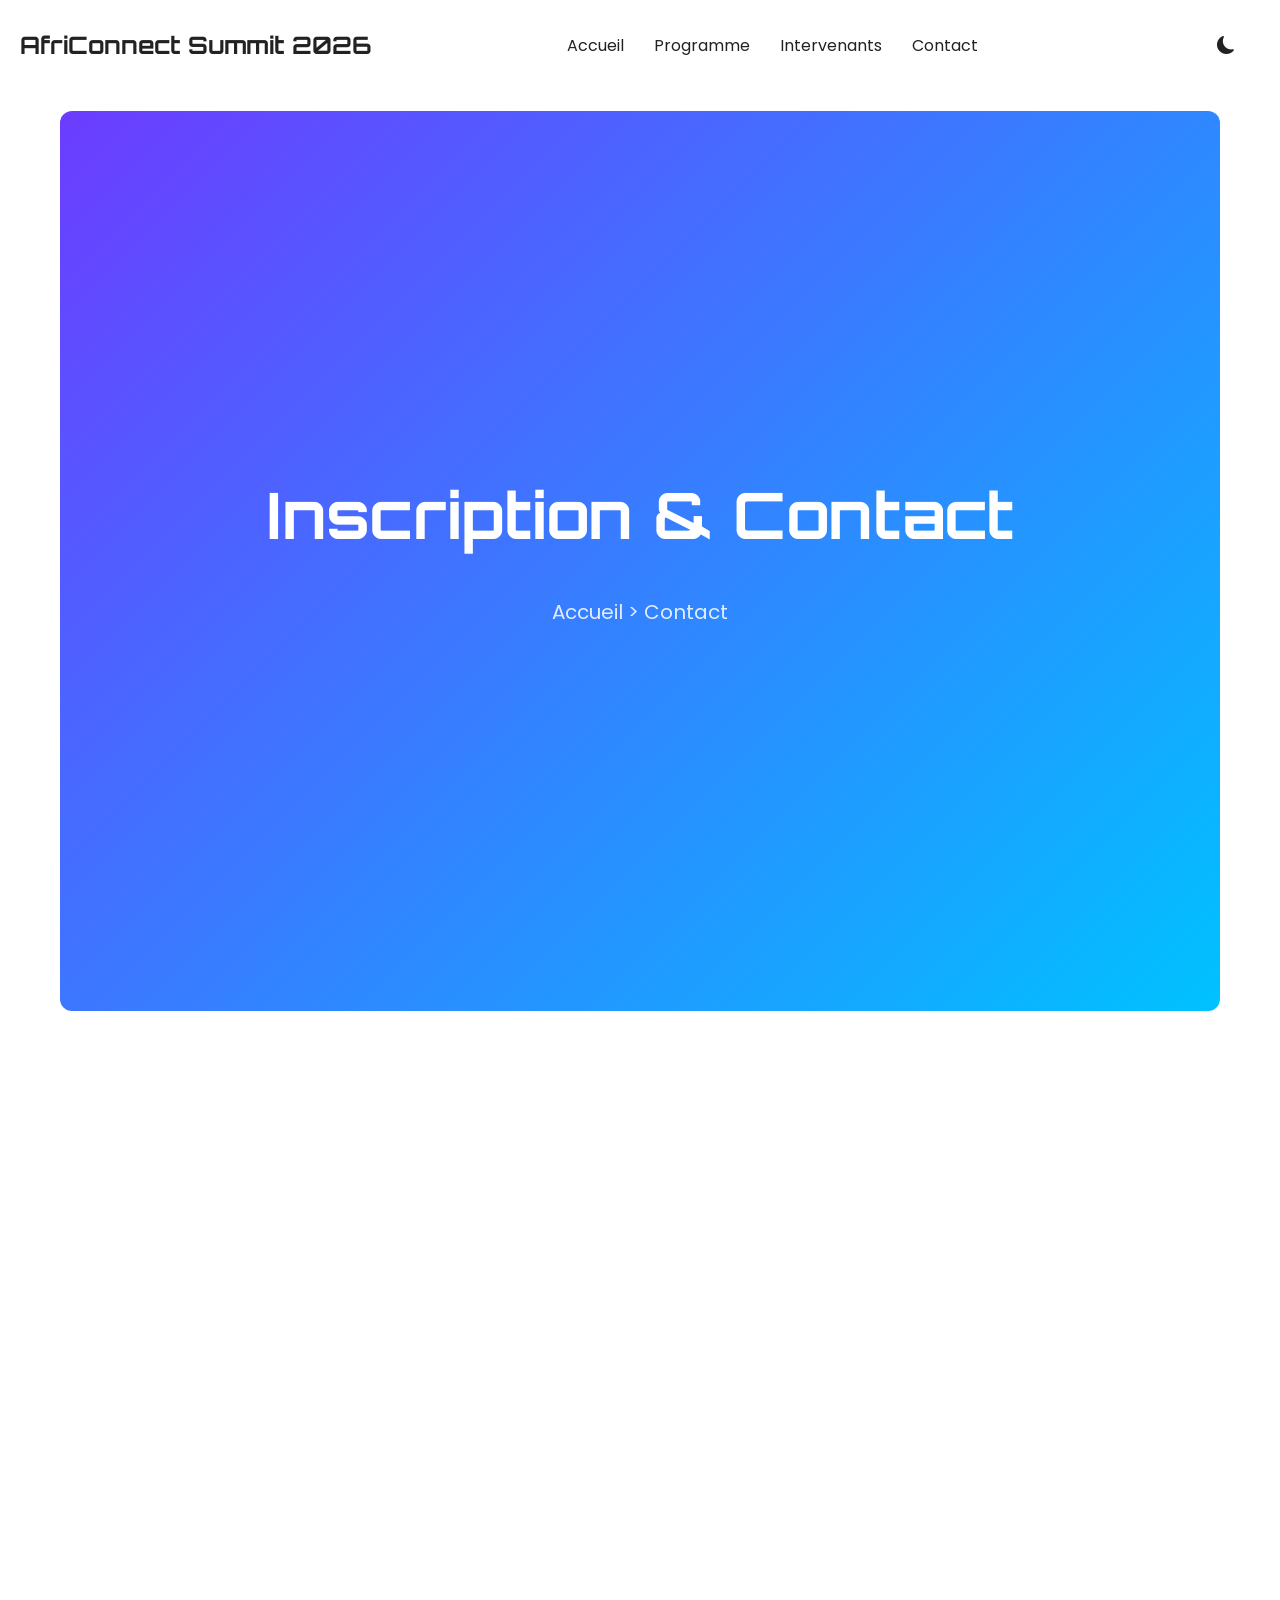
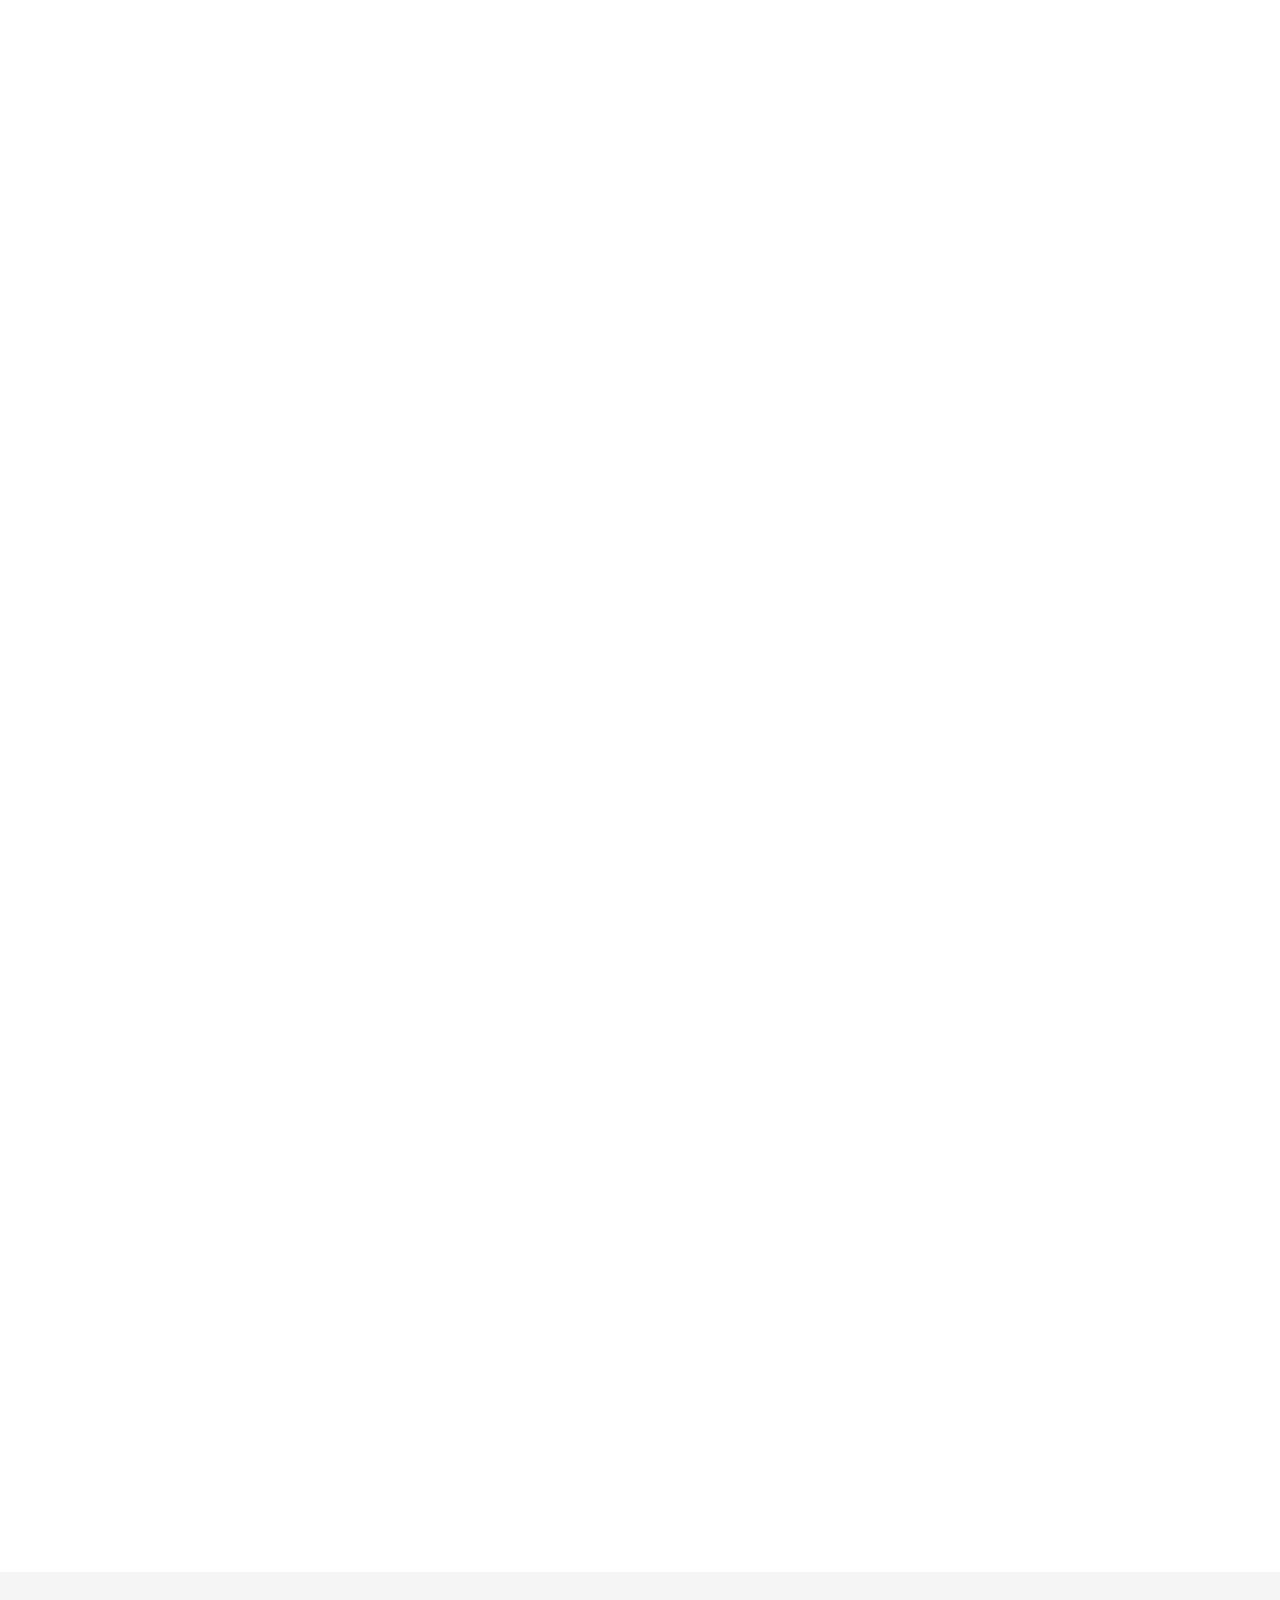
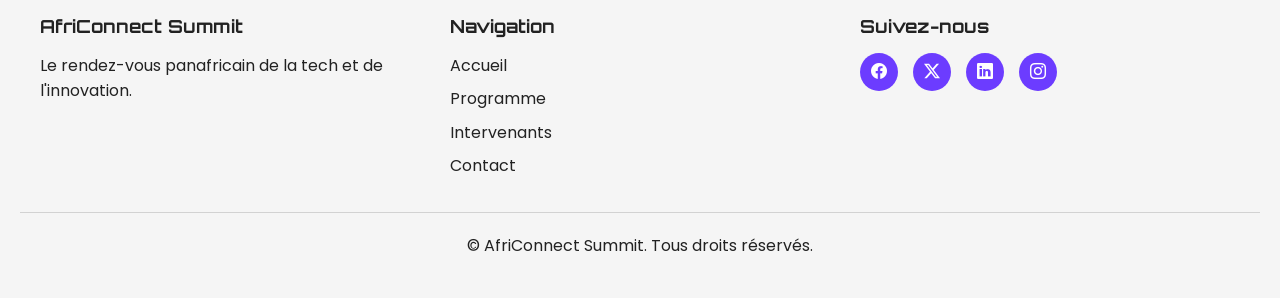
==== contact.html @ 12bad2d0 "Initialisation du projet AfriConnect Summit" ====
<!DOCTYPE html>
<html lang="fr">
<head>
    <meta charset="UTF-8">
    <meta name="viewport" content="width=device-width, initial-scale=1.0">
    <title>Contact | AfriConnect Summit 2026</title>

    <link rel="stylesheet" href="css/style.css">
    <link rel="stylesheet" href="https://cdn.jsdelivr.net/npm/bootstrap-icons@1.11.3/font/bootstrap-icons.min.css">
    <link rel="preconnect" href="https://fonts.googleapis.com">
    <link rel="preconnect" href="https://fonts.gstatic.com" crossorigin>

    <script src="js/main.js" defer></script>
</head>
<body>

<header>
    <nav>
        <h2>AfriConnect Summit 2026</h2>
        <ul>
            <li><a href="index.html">Accueil</a></li>
            <li><a href="programme.html">Programme</a></li>
            <li><a href="intervenants.html">Intervenants</a></li>
            <li><a href="contact.html">Contact</a></li>
        </ul>

        <button id="theme-toggle" aria-label="Changer de thème">
            <i class="bi bi-moon-fill"></i>
        </button>

        <button id="menu-toggle" aria-label="Menu">
            <i class="bi bi-list"></i>
        </button>
    </nav>
</header>

<main>

    <section class="hero-interne">
        <h1>Inscription & Contact</h1>
        <p class="breadcrumb"><a href="index.html">Accueil</a> &gt; Contact</p>
    </section>

    <!-- Formulaire d'inscription -->
    <section class="reveal">
        <h2>Réservez votre place</h2>

        <div class="contact-columns">

            <form id="inscription-form" novalidate>

                <div id="success-msg" class="success-msg">
                    Merci ! Votre inscription a bien été enregistrée.
                </div>

                <div class="field-group">
                    <label for="nom">Nom complet</label>
                    <input type="text" id="nom" name="nom">
                    <span class="error-msg" id="nom-error"></span>
                </div>

                <div class="field-group">
                    <label for="email">Adresse e-mail</label>
                    <input type="email" id="email" name="email">
                    <span class="error-msg" id="email-error"></span>
                </div>

                <div class="field-group">
                    <label for="telephone">Téléphone</label>
                    <input type="tel" id="telephone" name="telephone">
                    <span class="error-msg" id="telephone-error"></span>
                </div>

                <div class="field-group">
                    <label for="participation">Type de participation</label>
                    <select id="participation" name="participation">
                        <option value="">-- Choisir --</option>
                        <option value="participant">Participant</option>
                        <option value="intervenant">Intervenant</option>
                        <option value="sponsor">Sponsor</option>
                        <option value="presse">Presse</option>
                    </select>
                    <span class="error-msg" id="participation-error"></span>
                </div>

                <div class="field-group">
                    <label for="pays">Pays africain</label>
                    <select id="pays" name="pays">
                        <option value="">-- Choisir --</option>
                        <option value="senegal">Sénégal</option>
                        <option value="cote-ivoire">Côte d'Ivoire</option>
                        <option value="mali">Mali</option>
                        <option value="ghana">Ghana</option>
                        <option value="nigeria">Nigeria</option>
                        <option value="rwanda">Rwanda</option>
                        <option value="kenya">Kenya</option>
                        <option value="maroc">Maroc</option>
                        <option value="algerie">Algérie</option>
                        <option value="tunisie">Tunisie</option>
                        <option value="cameroun">Cameroun</option>
                        <option value="afrique-du-sud">Afrique du Sud</option>
                    </select>
                    <span class="error-msg" id="pays-error"></span>
                </div>

                <div class="field-group">
                    <label for="message">Message / Motivation</label>
                    <textarea id="message" name="message"></textarea>
                    <span class="error-msg" id="message-error"></span>
                </div>

                <button type="submit">Envoyer mon inscription</button>
            </form>

            <div class="contact-info">
                <h3>Informations pratiques</h3>
                <ul>
                    <li><i class="bi bi-geo-alt"></i> Centre de conférences, Kigali, Rwanda</li>
                    <li><i class="bi bi-calendar-event"></i> 15 - 17 novembre 2026</li>
                    <li><i class="bi bi-envelope"></i> contact@africonnectsummit.africa</li>
                    <li><i class="bi bi-telephone"></i> +250 78 000 00 00</li>
                </ul>
            </div>

        </div>
    </section>

    <!-- FAQ en accordéon CSS pur -->
    <section class="reveal">
        <h2>Questions fréquentes</h2>

        <div class="faq-item">
            <input type="checkbox" id="faq1">
            <label for="faq1">Comment obtenir mon badge d'accès ?</label>
            <div class="faq-answer">
                <p>Votre badge est envoyé par e-mail après validation de votre inscription et peut être retiré sur place à l'accueil.</p>
            </div>
        </div>

        <div class="faq-item">
            <input type="checkbox" id="faq2">
            <label for="faq2">L'événement est-il accessible aux étudiants ?</label>
            <div class="faq-answer">
                <p>Oui, un tarif réduit est proposé aux étudiants sur présentation d'une carte valide.</p>
            </div>
        </div>

        <div class="faq-item">
            <input type="checkbox" id="faq3">
            <label for="faq3">Puis-je proposer une intervention ?</label>
            <div class="faq-answer">
                <p>Les propositions d'intervention se font via le formulaire ci-dessus en sélectionnant "Intervenant".</p>
            </div>
        </div>

        <div class="faq-item">
            <input type="checkbox" id="faq4">
            <label for="faq4">Le sommet propose-t-il de l'hébergement ?</label>
            <div class="faq-answer">
                <p>Des partenariats avec des hôtels proches du lieu sont proposés lors de la confirmation d'inscription.</p>
            </div>
        </div>

        <div class="faq-item">
            <input type="checkbox" id="faq5">
            <label for="faq5">Comment devenir sponsor de l'événement ?</label>
            <div class="faq-answer">
                <p>Contactez notre équipe partenariats via le formulaire en sélectionnant "Sponsor".</p>
            </div>
        </div>
    </section>

    <!-- Carte -->
    <section class="reveal">
        <h2>Localisation</h2>
        <div class="map-wrap">
            <iframe
                src="https://www.google.com/maps?q=Kigali%20Convention%20Centre&output=embed"
                loading="lazy"
                referrerpolicy="no-referrer-when-downgrade"
                title="Localisation AfriConnect Summit 2026">
            </iframe>
        </div>
    </section>

</main>

<footer>
    <div class="footer-columns">
        <div>
            <h3>AfriConnect Summit</h3>
            <p>Le rendez-vous panafricain de la tech et de l'innovation.</p>
        </div>
        <div>
            <h3>Navigation</h3>
            <ul>
                <li><a href="index.html">Accueil</a></li>
                <li><a href="programme.html">Programme</a></li>
                <li><a href="intervenants.html">Intervenants</a></li>
                <li><a href="contact.html">Contact</a></li>
            </ul>
        </div>
        <div>
            <h3>Suivez-nous</h3>
            <div class="social-icons">
                <a href="#" aria-label="Facebook"><i class="bi bi-facebook"></i></a>
                <a href="#" aria-label="Twitter/X"><i class="bi bi-twitter-x"></i></a>
                <a href="#" aria-label="LinkedIn"><i class="bi bi-linkedin"></i></a>
                <a href="#" aria-label="Instagram"><i class="bi bi-instagram"></i></a>
            </div>
        </div>
    </div>
    <div class="footer-bottom">
        <p>&copy; <span class="year"></span> AfriConnect Summit. Tous droits réservés.</p>
    </div>
</footer>

<button id="back-to-top" aria-label="Retour en haut">
    <i class="bi bi-arrow-up-circle-fill"></i>
</button>

</body>
</html>
---- css/style.css ----
/* =========================== AfriConnect Summit 2026 Style global et responsive ================== */
/* Import des polices Google */
@import url('https://fonts.googleapis.com/css2?family=Orbitron:wght@500;700&family=Poppins:wght@300;400;500;600&display=swap');

/* ================ Variables globale ================ */
:root {
    --primary-color: #6c3cff;
    --secondary-color: #00c2ff;
    --accent-color: #ffb703;

    --background-color: #ffffff;
    --text-color: #222222;
    --card-color: #f5f5f5;
    --title-font: "Orbitron", sans-serif;
    --body-font: "Poppins", sans-serif;
    --spacing: 20px;
    --radius: 12px;
    --transition: 0.3s ease;
}
/* ========= Variables Dark Mode ======== */
[data-theme="dark"] {
    --background-color: #090909;
    --text-color: #ffffff;
    --card-color: #171717;
}
/* ======= Reset CSS ======= */
* {
    margin:0;
    padding:0;
    box-sizing:border-box;
}

body {
    background:var(--background-color);
    color:var(--text-color);
    font-family:var(--body-font);
    line-height:1.6;
}
a {
    text-decoration:none;
    color:inherit;
}
ul {
    list-style:none;
}
img {
    max-width:100%;
}
/* ===== Navigation ====== */
header {
    width:100%;
    position:sticky;
    top:0;
    z-index:100;
    background:var(--background-color);
    transition:var(--transition);
}
nav {
    display:flex;
    justify-content:space-between;
    align-items:center;
    padding:var(--spacing);
}
nav h2 {
    font-family:var(--title-font);
}
nav ul {
    display:flex;
    align-items:center;
    gap:30px;
}
nav a {
    transition:var(--transition);
}
nav a:hover {
    color:var(--primary-color);
}
/* ======== Sections générales ======= */
main {
    width:100%;
    max-width:1200px;
    margin:auto;
    padding:0 var(--spacing);
}
section {
    padding:60px 0;
}

h1,
h2,
h3 {
    font-family:var(--title-font);
}

/* ========== Boutons ============== */
button {
    padding:12px 25px;
    border:none;
    border-radius:var(--radius);
    background:var(--primary-color);
    color:white;
    cursor:pointer;
    transition:var(--transition);
    font-family:var(--body-font);
}
button:hover {
    transform:translateY(-3px);
}
/* =========== Cartes ============== */
article {
    background:var(--card-color);
    padding:25px;
    border-radius:var(--radius);
    transition:var(--transition);
}
article:hover {
    transform:translateY(-5px);
}
/* ========= Grilles ========== */
section article {
    margin:15px 0;
}
/* Préparation CSS Grid */
.grid-container {
    display:grid;
    grid-template-columns:repeat(3,1fr);
    gap:20px;
}
/* Préparation Flexbox */
.flex-container {
    display:flex;
    justify-content:center;
    align-items:center;
    gap:20px;
}
/* =========== Formulaire ============== */
form {
    display:flex;
    flex-direction:column;
    gap:15px;
}
input,
textarea,
select {
    padding:12px;
    border-radius:var(--radius);
    border:1px solid #ccc;
    font-family:var(--body-font);
    background:var(--background-color);
    color:var(--text-color);
    width:100%;
}
/* ============= Tableau programme ============== */
table {
    width:100%;
    border-collapse:collapse;
}
td,
th {
    padding:15px;
    border:1px solid #ddd;
}
/* ======== Footer ========= */
footer {
    padding:40px var(--spacing);
    text-align:center;
    background:var(--card-color);
}
/* ============ Responsive Mobile 375px ===========*/
@media(max-width:375px){
    nav {
        flex-direction:column;
        gap:20px;
    }
    nav ul {
        flex-direction:column;
        text-align:center;
    }
    main {
        width:95%;
    }
    h1 {
        font-size:30px;
    }
    .grid-container {
        grid-template-columns:1fr;
    }
}
/* ====== Responsive Tablette 768px ======= */
@media(max-width:768px){
    nav ul {
        gap:15px;
    }
    .grid-container {
        grid-template-columns:repeat(2,1fr);

    }
}
/* ======= Desktop 1200px+ ======= */
@media(min-width:1200px){
    main {
        max-width:1200px;
    }
}
/* ======= Mise en forme des sections et animations CS ========= */
/* ================= HERO ================= */
main section:first-child {
    min-height:80vh;
    display:flex;
    flex-direction:column;
    justify-content:center;
    align-items:center;
    text-align:center;
    background:linear-gradient(
        135deg,
        var(--primary-color),
        var(--secondary-color)
    );
    color:white;
    border-radius:var(--radius);
    animation:fadeDown 1s ease;
}
main section:first-child h1 {
    font-size:clamp(35px,5vw,70px);
    margin-bottom:20px;
}
main section:first-child p {
    max-width:700px;
    font-size:20px;
    margin-bottom:30px;
}
main section:first-child button {
    margin:10px;
    background:white;
    color:var(--primary-color);
}
/* ================= TITRES ================= */
section h2 {
    text-align:center;
    width:100%;
    margin-bottom:40px;
}
section h2::after {
    content:"";
    display:block;
    width:70px;
    height:4px;
    background:var(--primary-color);
    margin:15px auto;
}
/* ================= CHIFFRES ================= */
.stats-section {
    display:grid;
    grid-template-columns:repeat(4,1fr);
    gap:25px;
}
.stats-section h2 {
    grid-column:1 / -1;
}
.stats-section article {
    text-align:center;
}
.stats-section h3 {
    font-size:40px;
    color:var(--primary-color);
}
/* ================= POURQUOI PARTICIPER ================= */
.why-section {
    display:flex;
    flex-wrap:wrap;
    justify-content:center;
    gap:25px;
}
.why-section h2 {
    flex-basis:100%;
}
.why-section article {
    width:30%;
    text-align:center;
}
.why-section i {
    font-size:35px;
    color:var(--primary-color);
    margin-bottom:15px;
    display:block;
}
/* ================= INTERVENANTS ================= */
.speakers-section {
    display:grid;
    grid-template-columns:repeat(4,1fr);
    gap:20px;
}
.speakers-section h2 {
    grid-column:1 / -1;
}
.speakers-section article {
    text-align:center;
}
.speakers-section .cta-wrap {
    grid-column:1 / -1;
    text-align:center;
}
.speakers-grid {
    display:grid;
    grid-template-columns:repeat(3,1fr);
    gap:20px;
}
.speaker-photo {
    width:100px;
    height:100px;
    border-radius:50%;
    background:linear-gradient(135deg,var(--primary-color),var(--secondary-color));
    margin:0 auto 15px;
    display:flex;
    align-items:center;
    justify-content:center;
    color:white;
    font-size:32px;
    font-family:var(--title-font);
}
/* ================= SPONSORS ================= */
.sponsors-section {
    display:flex;
    flex-wrap:wrap;
    justify-content:center;
    gap:30px;
}
.sponsors-section h2 {
    flex-basis:100%;
}
.sponsors-section article {
    flex:1;
    text-align:center;
}
.sponsors-section article:first-of-type {
    transform:scale(1.1);
    border:3px solid var(--accent-color);
}
.sponsors-section article:nth-of-type(3) {
    flex:0.8;
    opacity:.85;
}
/* ================= PROGRAMME ================= */
table {
    background:var(--card-color);
}
th {
    background:var(--primary-color);
    color:white;
}
tbody tr:nth-child(even) {
    background:rgba(108,60,255,0.06);
}
main section button {
    margin:5px;
}
/* ================= CONTACT ================= */
form {
    background:var(--card-color);
    padding:30px;
    border-radius:var(--radius);
}
textarea {
    min-height:150px;
}
/* ================= ANIMATIONS ================= */
@keyframes fadeDown {
from {
    opacity:0;
    transform:translateY(-40px);
}
to {
    opacity:1;
    transform:translateY(0);
}
}
@keyframes zoom {
from {
    opacity:0;
    transform:scale(.8);
}
to {
    opacity:1;
    transform:scale(1);
}
}
@keyframes slide {
from {
    opacity:0;
    transform:translateX(-50px);
}
to {
    opacity:1;
    transform:translateX(0);
}
}
/* ================= HOVER ================= */
article:hover {
    transform:translateY(-8px);
    box-shadow:0 10px 30px rgba(0,0,0,0.15);
}
button:hover {
    background:var(--secondary-color);
}
/* ================= RESPONSIVE ================= */
@media(max-width:768px){
.stats-section,
.speakers-section,
.speakers-grid {
    grid-template-columns:1fr;
}
.why-section,
.sponsors-section {
    flex-direction:column;
}
.why-section article {
    width:100%;
}
}
@media(min-width:769px) and (max-width:1200px){
.stats-section,
.speakers-section {
    grid-template-columns:repeat(2,1fr);
}
.speakers-grid {
    grid-template-columns:repeat(2,1fr);
}
}
@media(min-width:1200px){
main section:first-child {
    min-height:100vh;
}
}
/* ===== Navbar Scroll ===== */
.scrolled{
    background:var(--background-color);
    box-shadow:0 4px 15px rgba(0,0,0,.15);
}
[data-theme="dark"] .scrolled{
    background:#111;
}
/* ===== Bouton retour ===== */
#back-to-top{
    position:fixed;
    right:20px;
    bottom:20px;
    width:45px;
    height:45px;
    border-radius:50%;
    display:none;
    align-items:center;
    justify-content:center;
    font-size:20px;
    z-index:200;
}
/* ===== Bouton Dark ===== */
#theme-toggle{
    margin-left:20px;
    background:transparent;
    color:inherit;
    font-size:18px;
}
#theme-toggle:hover{
    transform:none;
    background:transparent;
}
/* ===== Hamburger ===== */
#menu-toggle{
    display:none;
    background:transparent;
    color:inherit;
    font-size:22px;
}
#menu-toggle:hover{
    transform:none;
    background:transparent;
}
@media(max-width:768px){
    #menu-toggle{
        display:block;
    }
}
@media(max-width:768px){
    nav ul{
        display:none;
        flex-direction:column;
        position:absolute;
        top:100%;
        left:0;
        width:100%;
        background:var(--background-color);
        padding:20px;
        box-shadow:0 10px 15px rgba(0,0,0,.1);
    }
    nav ul.open{
        display:flex;
    }
}
/* ================= BLOC AJOUTÉ : page Programme ================== */
.breadcrumb {
    text-align:center;
    opacity:.85;
    margin-top:10px;
}
.breadcrumb a:hover {
    color:var(--primary-color);
}
.hero-interne {
    min-height:35vh;
    display:flex;
    flex-direction:column;
    justify-content:center;
    align-items:center;
    text-align:center;
    background:linear-gradient(135deg,var(--primary-color),var(--secondary-color));
    color:white;
    border-radius:var(--radius);
    margin-top:20px;
}
.tabs-nav {
    display:flex;
    justify-content:center;
    gap:15px;
    flex-wrap:wrap;
    margin-bottom:30px;
}
.tab-btn {
    background:var(--card-color);
    color:var(--text-color);
}
.tab-btn.active {
    background:var(--primary-color);
    color:white;
}
.day-panel {
    display:none;
}
.day-panel.active {
    display:block
}
.table-wrap {
    overflow-x:auto;
}
.themes-grid {
    display:grid;
    grid-template-columns:repeat(2,1fr);
    gap:25px;
}
.themes-grid h2 {
    grid-column:1 / -1;
}
.themes-grid article {
    text-align:center;
}
.themes-grid i {
    font-size:34px;
    color:var(--primary-color);
    display:block;
    margin-bottom:12px;
}
@media(max-width:768px){
    .themes-grid {
        grid-template-columns:1fr;
    }
}
/* ============== BLOC AJOUTÉ : page Intervenants ============== */
.filters {
    display:flex;
    justify-content:center;
    flex-wrap:wrap;
    gap:12px;
    margin-bottom:35px;
}
.filter-btn {
    background:var(--card-color);
    color:var(--text-color);
}
.filter-btn.active {
    background:var(--primary-color);
    color:white;
}
.speaker-card {
    text-align:center;
    transition:var(--transition);
}
.speaker-card.hidden {
    display:none;
}
.speaker-tag {
    display:inline-block;
    margin-top:8px;
    padding:4px 12px;
    border-radius:20px;
    background:var(--primary-color);
    color:white;
    font-size:13px;
}
/* ==========  BLOC AJOUTÉ : page Contact =========== */
.contact-columns {
    display:flex;
    gap:40px;
    align-items:flex-start;
    flex-wrap:wrap;
}
.contact-columns form {
    flex:1 1 400px;
}
.contact-info {
    flex:1 1 300px;
    padding:30px;
}
.contact-info li {
    margin-bottom:18px;
}
.contact-info i {
    color:var(--primary-color);
    margin-right:10px;
}
.field-group {
    display:flex;
    flex-direction:column;
    gap:5px;
}
.field-group input.valid,
.field-group select.valid,
.field-group textarea.valid {
    border-color:#2ecc71;
}
.field-group input.invalid,
.field-group select.invalid,
.field-group textarea.invalid {
    border-color:#e74c3c;
}
.error-msg {
    color:#e74c3c;
    font-size:13px;
    min-height:16px;
}
.success-msg {
    display:none;
    background:#2ecc71;
    color:white;
    padding:15px;
    border-radius:var(--radius);
    text-align:center;
}
.success-msg.show {
    display:block;
}
.faq-item {
    border-bottom:1px solid rgba(128,128,128,.3);
}
.faq-item summary,
.faq-item label {
    cursor:pointer;
    padding:18px 0;
    font-weight:600;
    display:block;
    list-style:none;
}
.faq-item input[type="checkbox"] {
    display:none;
}
.faq-answer {
    max-height:0;
    overflow:hidden;
    transition:max-height .35s ease, padding .35s ease;
    padding:0;
}
.faq-item input:checked ~ .faq-answer {
    max-height:200px;
    padding-bottom:18px;
}
.map-wrap{
    display: flex;
    justify-content: center;
    align-items: center;
}
.map-wrap iframe{
    width: 700px; 
    max-width: 100%;
    height: 300px;
    border: 0;
    border-radius: var(--radius);
}
@media(max-width:768px){
    .contact-columns {
        flex-direction:column;
    }
}
.countdown {
    display:flex;
    gap:20px;
    margin-bottom:25px;
    flex-wrap:wrap;
    justify-content:center;
}
.countdown div {
    background:rgba(255,255,255,.15);
    padding:15px 20px;
    border-radius:var(--radius);
    min-width:80px;
}
.countdown span {
    display:block;
    font-family:var(--title-font);
    font-size:28px;
}
.countdown small {
    font-size:12px;
    letter-spacing:1px;
}
.reveal {
    opacity:0;
    transform:translateY(30px);
    transition:opacity .7s ease, transform .7s ease;
}
.reveal.visible {
    opacity:1;
    transform:translateY(0);
}
.reveal-left {
    opacity:0;
    transform:translateX(-50px);
    transition:opacity .7s ease, transform .7s ease;
}
.reveal-left.visible {
    opacity:1;
    transform:translateX(0);
}
.footer-columns {
    display:flex;
    justify-content:space-between;
    flex-wrap:wrap;
    gap:30px;
    max-width:1200px;
    margin:0 auto 25px;
    text-align:left;
}
.footer-columns > div {
    flex:1 1 200px;
}
.footer-columns h3 {
    margin-bottom:12px;
    font-size:18px;
}
.footer-columns li {
    margin-bottom:8px;
}
.footer-columns li a:hover {
    color:var(--primary-color);
}
.social-icons {
    display:flex;
    gap:15px;
}
.social-icons a {
    width:38px;
    height:38px;
    border-radius:50%;
    background:var(--primary-color);
    color:white;
    display:flex;
    align-items:center;
    justify-content:center;
    transition:var(--transition);
}
.social-icons a:hover {
    background:var(--secondary-color);
}
.footer-bottom {
    border-top:1px solid rgba(128,128,128,.3);
    padding-top:20px;
} 
  
 
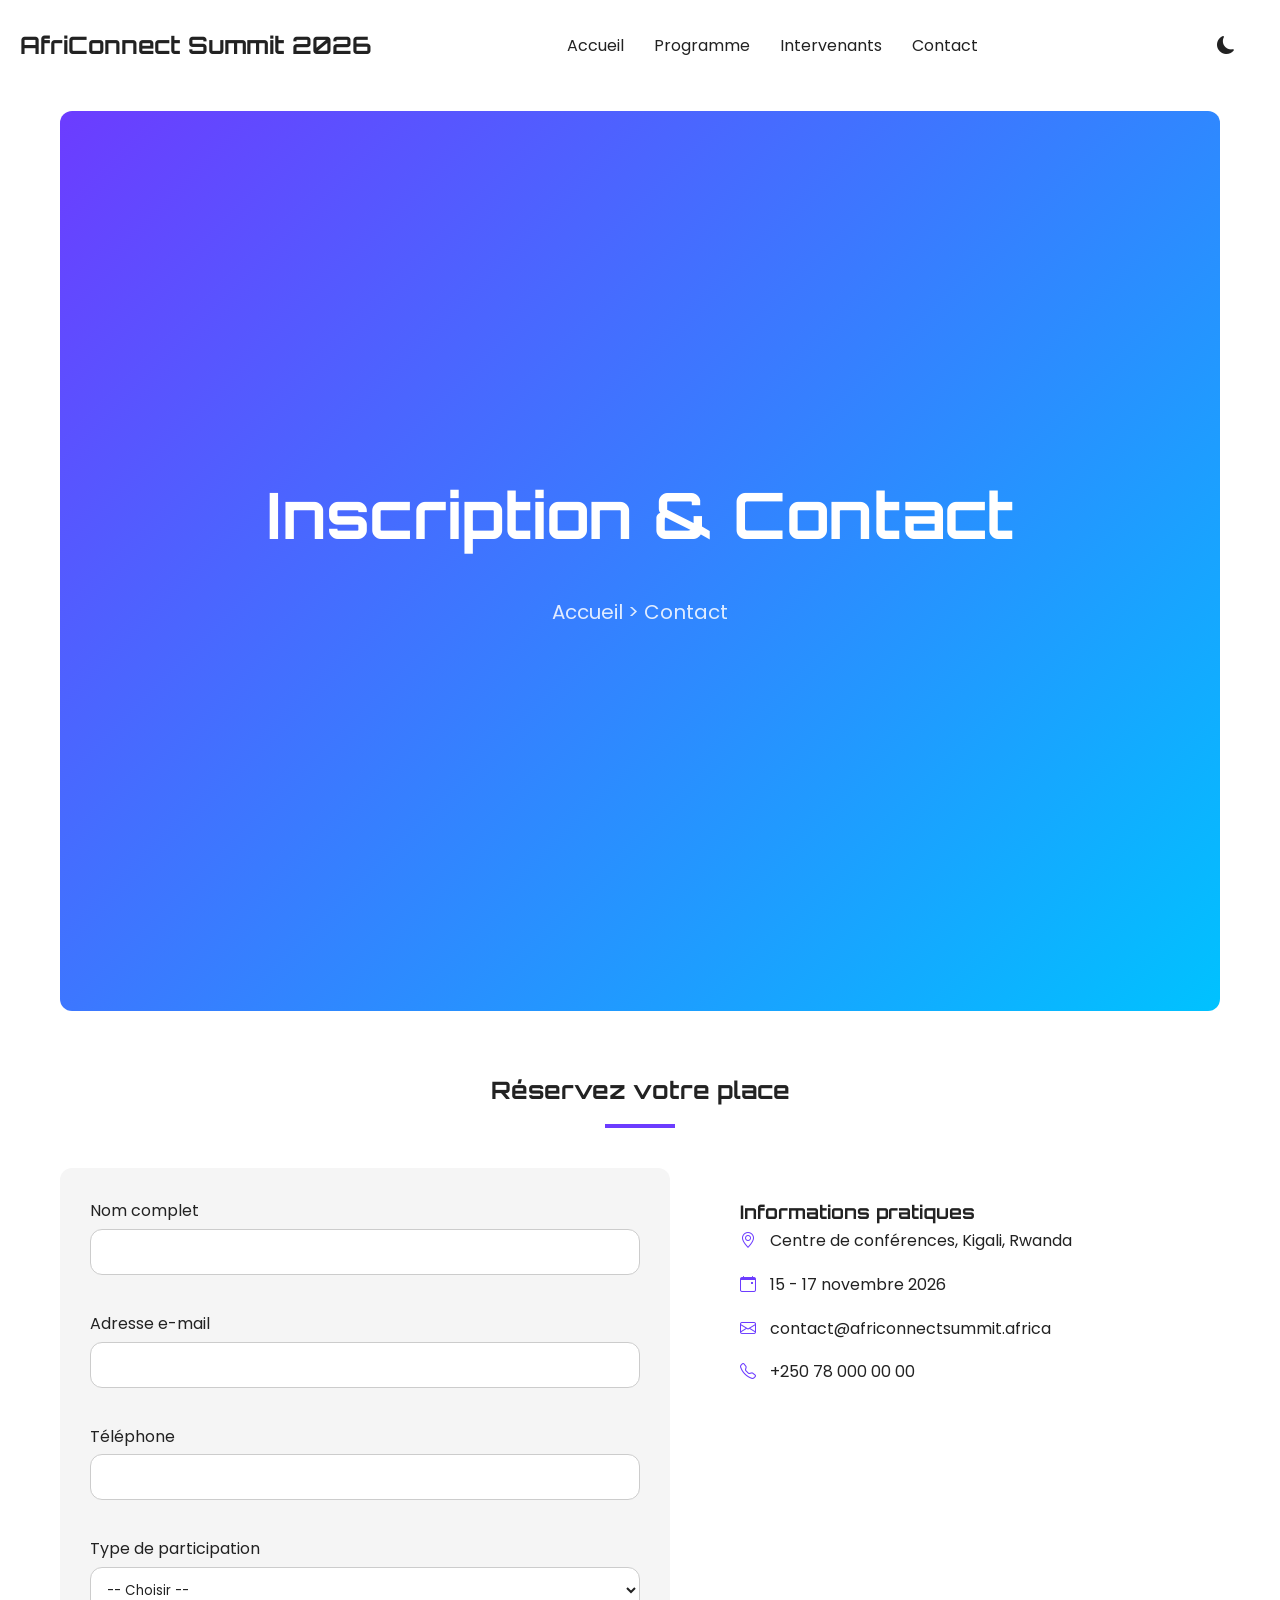
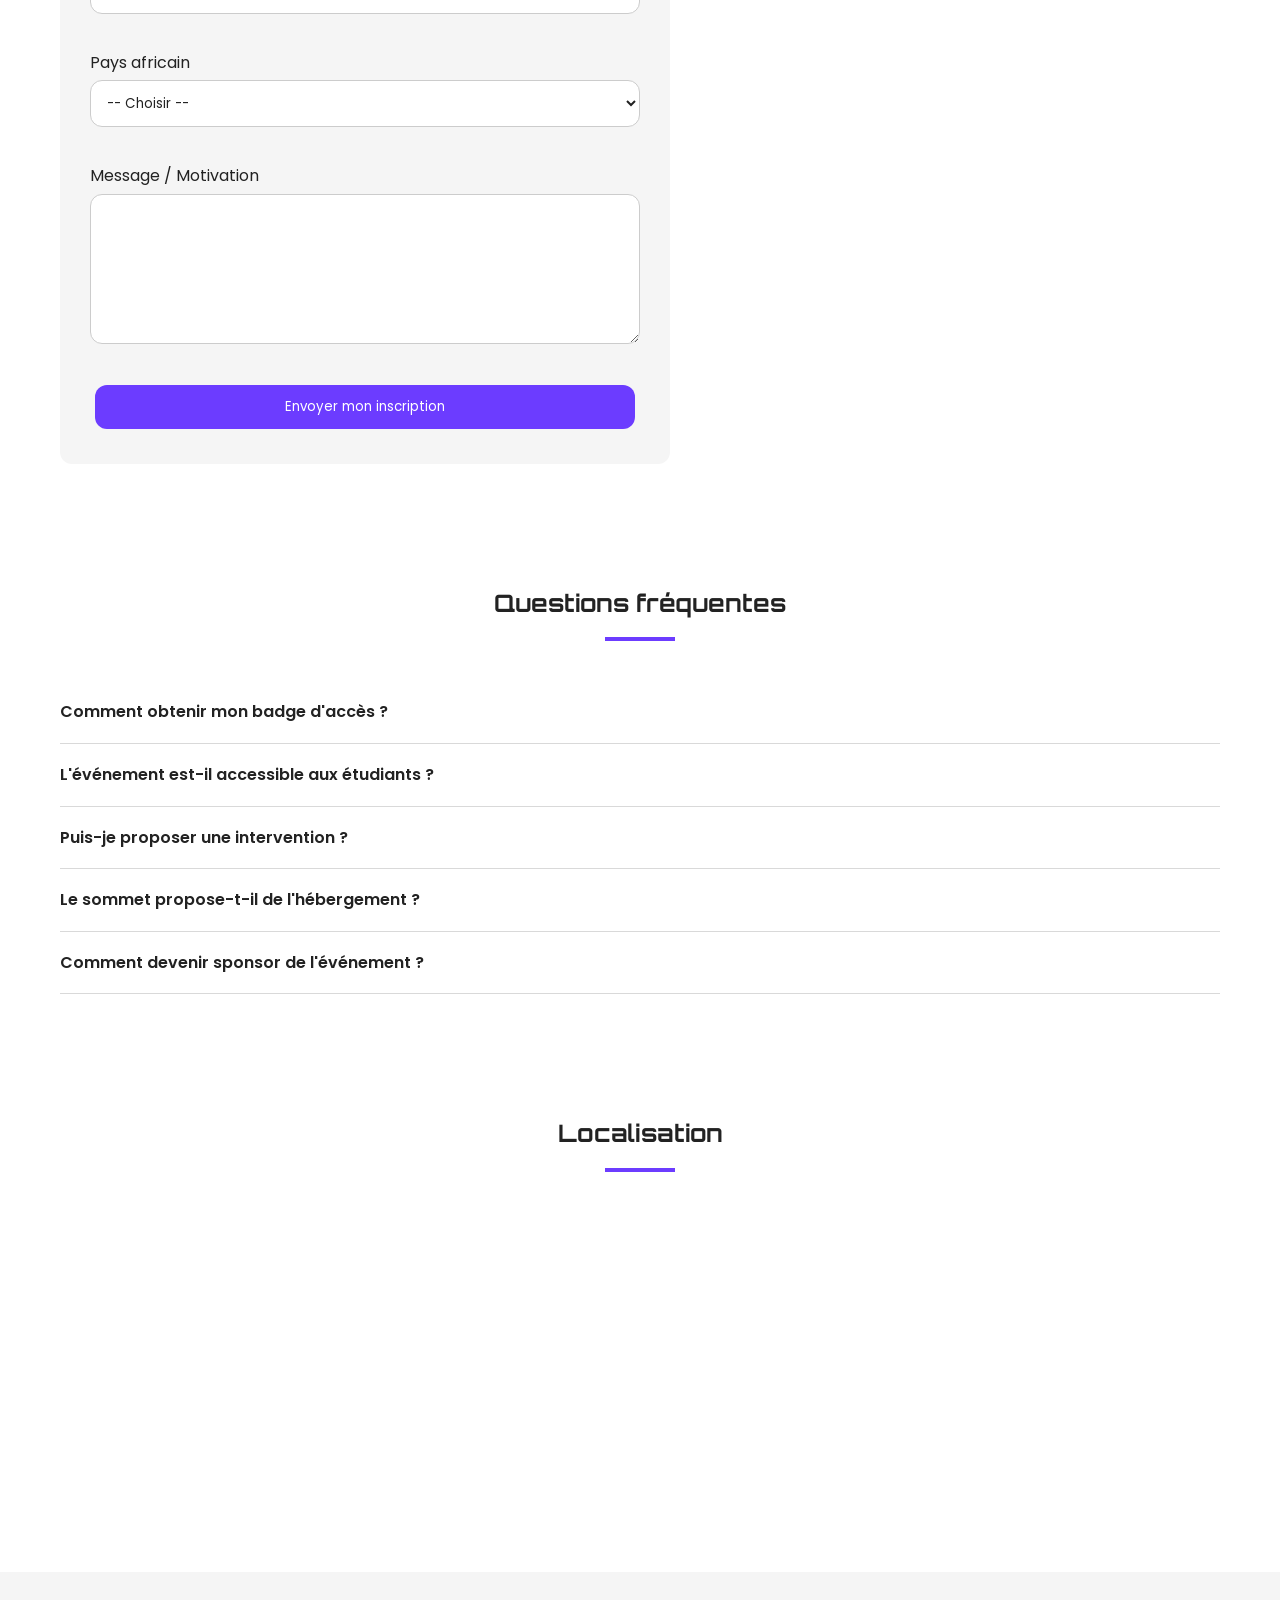
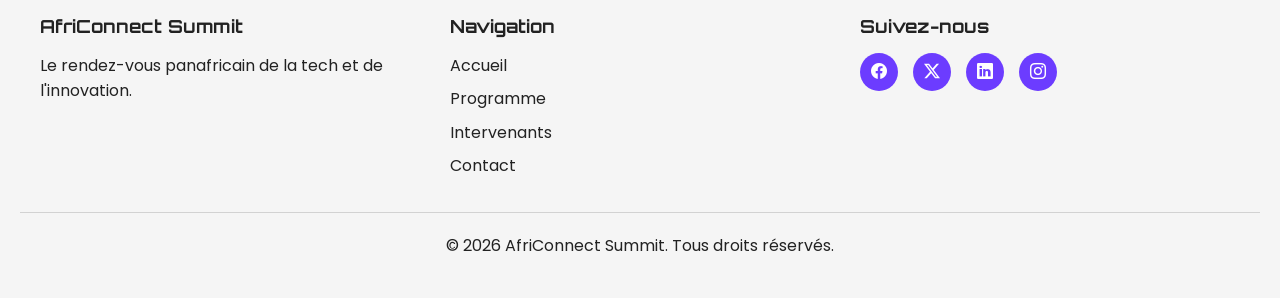
==== commit e1b54aaf: "Fix: suppression des caractères invalides en fin de fichiers" ====
--- a/contact.html
+++ b/contact.html
@@ -220,4 +220,4 @@
 </button>
 
 </body>
-</html>
+</html>
--- a/css/style.css
+++ b/css/style.css
@@ -1,779 +1,774 @@
-/* =========================== AfriConnect Summit 2026 Style global et responsive ================== */
-/* Import des polices Google */
-@import url('https://fonts.googleapis.com/css2?family=Orbitron:wght@500;700&family=Poppins:wght@300;400;500;600&display=swap');
-
-/* ================ Variables globale ================ */
-:root {
-    --primary-color: #6c3cff;
-    --secondary-color: #00c2ff;
-    --accent-color: #ffb703;
-
-    --background-color: #ffffff;
-    --text-color: #222222;
-    --card-color: #f5f5f5;
-    --title-font: "Orbitron", sans-serif;
-    --body-font: "Poppins", sans-serif;
-    --spacing: 20px;
-    --radius: 12px;
-    --transition: 0.3s ease;
-}
-/* ========= Variables Dark Mode ======== */
-[data-theme="dark"] {
-    --background-color: #090909;
-    --text-color: #ffffff;
-    --card-color: #171717;
-}
-/* ======= Reset CSS ======= */
-* {
-    margin:0;
-    padding:0;
-    box-sizing:border-box;
-}
-
-body {
-    background:var(--background-color);
-    color:var(--text-color);
-    font-family:var(--body-font);
-    line-height:1.6;
-}
-a {
-    text-decoration:none;
-    color:inherit;
-}
-ul {
-    list-style:none;
-}
-img {
-    max-width:100%;
-}
-/* ===== Navigation ====== */
-header {
-    width:100%;
-    position:sticky;
-    top:0;
-    z-index:100;
-    background:var(--background-color);
-    transition:var(--transition);
-}
-nav {
-    display:flex;
-    justify-content:space-between;
-    align-items:center;
-    padding:var(--spacing);
-}
-nav h2 {
-    font-family:var(--title-font);
-}
-nav ul {
-    display:flex;
-    align-items:center;
-    gap:30px;
-}
-nav a {
-    transition:var(--transition);
-}
-nav a:hover {
-    color:var(--primary-color);
-}
-/* ======== Sections générales ======= */
-main {
-    width:100%;
-    max-width:1200px;
-    margin:auto;
-    padding:0 var(--spacing);
-}
-section {
-    padding:60px 0;
-}
-
-h1,
-h2,
-h3 {
-    font-family:var(--title-font);
-}
-
-/* ========== Boutons ============== */
-button {
-    padding:12px 25px;
-    border:none;
-    border-radius:var(--radius);
-    background:var(--primary-color);
-    color:white;
-    cursor:pointer;
-    transition:var(--transition);
-    font-family:var(--body-font);
-}
-button:hover {
-    transform:translateY(-3px);
-}
-/* =========== Cartes ============== */
-article {
-    background:var(--card-color);
-    padding:25px;
-    border-radius:var(--radius);
-    transition:var(--transition);
-}
-article:hover {
-    transform:translateY(-5px);
-}
-/* ========= Grilles ========== */
-section article {
-    margin:15px 0;
-}
-/* Préparation CSS Grid */
-.grid-container {
-    display:grid;
-    grid-template-columns:repeat(3,1fr);
-    gap:20px;
-}
-/* Préparation Flexbox */
-.flex-container {
-    display:flex;
-    justify-content:center;
-    align-items:center;
-    gap:20px;
-}
-/* =========== Formulaire ============== */
-form {
-    display:flex;
-    flex-direction:column;
-    gap:15px;
-}
-input,
-textarea,
-select {
-    padding:12px;
-    border-radius:var(--radius);
-    border:1px solid #ccc;
-    font-family:var(--body-font);
-    background:var(--background-color);
-    color:var(--text-color);
-    width:100%;
-}
-/* ============= Tableau programme ============== */
-table {
-    width:100%;
-    border-collapse:collapse;
-}
-td,
-th {
-    padding:15px;
-    border:1px solid #ddd;
-}
-/* ======== Footer ========= */
-footer {
-    padding:40px var(--spacing);
-    text-align:center;
-    background:var(--card-color);
-}
-/* ============ Responsive Mobile 375px ===========*/
-@media(max-width:375px){
-    nav {
-        flex-direction:column;
-        gap:20px;
-    }
-    nav ul {
-        flex-direction:column;
-        text-align:center;
-    }
-    main {
-        width:95%;
-    }
-    h1 {
-        font-size:30px;
-    }
-    .grid-container {
-        grid-template-columns:1fr;
-    }
-}
-/* ====== Responsive Tablette 768px ======= */
-@media(max-width:768px){
-    nav ul {
-        gap:15px;
-    }
-    .grid-container {
-        grid-template-columns:repeat(2,1fr);
-
-    }
-}
-/* ======= Desktop 1200px+ ======= */
-@media(min-width:1200px){
-    main {
-        max-width:1200px;
-    }
-}
-/* ======= Mise en forme des sections et animations CS ========= */
-/* ================= HERO ================= */
-main section:first-child {
-    min-height:80vh;
-    display:flex;
-    flex-direction:column;
-    justify-content:center;
-    align-items:center;
-    text-align:center;
-    background:linear-gradient(
-        135deg,
-        var(--primary-color),
-        var(--secondary-color)
-    );
-    color:white;
-    border-radius:var(--radius);
-    animation:fadeDown 1s ease;
-}
-main section:first-child h1 {
-    font-size:clamp(35px,5vw,70px);
-    margin-bottom:20px;
-}
-main section:first-child p {
-    max-width:700px;
-    font-size:20px;
-    margin-bottom:30px;
-}
-main section:first-child button {
-    margin:10px;
-    background:white;
-    color:var(--primary-color);
-}
-/* ================= TITRES ================= */
-section h2 {
-    text-align:center;
-    width:100%;
-    margin-bottom:40px;
-}
-section h2::after {
-    content:"";
-    display:block;
-    width:70px;
-    height:4px;
-    background:var(--primary-color);
-    margin:15px auto;
-}
-/* ================= CHIFFRES ================= */
-.stats-section {
-    display:grid;
-    grid-template-columns:repeat(4,1fr);
-    gap:25px;
-}
-.stats-section h2 {
-    grid-column:1 / -1;
-}
-.stats-section article {
-    text-align:center;
-}
-.stats-section h3 {
-    font-size:40px;
-    color:var(--primary-color);
-}
-/* ================= POURQUOI PARTICIPER ================= */
-.why-section {
-    display:flex;
-    flex-wrap:wrap;
-    justify-content:center;
-    gap:25px;
-}
-.why-section h2 {
-    flex-basis:100%;
-}
-.why-section article {
-    width:30%;
-    text-align:center;
-}
-.why-section i {
-    font-size:35px;
-    color:var(--primary-color);
-    margin-bottom:15px;
-    display:block;
-}
-/* ================= INTERVENANTS ================= */
-.speakers-section {
-    display:grid;
-    grid-template-columns:repeat(4,1fr);
-    gap:20px;
-}
-.speakers-section h2 {
-    grid-column:1 / -1;
-}
-.speakers-section article {
-    text-align:center;
-}
-.speakers-section .cta-wrap {
-    grid-column:1 / -1;
-    text-align:center;
-}
-.speakers-grid {
-    display:grid;
-    grid-template-columns:repeat(3,1fr);
-    gap:20px;
-}
-.speaker-photo {
-    width:100px;
-    height:100px;
-    border-radius:50%;
-    background:linear-gradient(135deg,var(--primary-color),var(--secondary-color));
-    margin:0 auto 15px;
-    display:flex;
-    align-items:center;
-    justify-content:center;
-    color:white;
-    font-size:32px;
-    font-family:var(--title-font);
-}
-/* ================= SPONSORS ================= */
-.sponsors-section {
-    display:flex;
-    flex-wrap:wrap;
-    justify-content:center;
-    gap:30px;
-}
-.sponsors-section h2 {
-    flex-basis:100%;
-}
-.sponsors-section article {
-    flex:1;
-    text-align:center;
-}
-.sponsors-section article:first-of-type {
-    transform:scale(1.1);
-    border:3px solid var(--accent-color);
-}
-.sponsors-section article:nth-of-type(3) {
-    flex:0.8;
-    opacity:.85;
-}
-/* ================= PROGRAMME ================= */
-table {
-    background:var(--card-color);
-}
-th {
-    background:var(--primary-color);
-    color:white;
-}
-tbody tr:nth-child(even) {
-    background:rgba(108,60,255,0.06);
-}
-main section button {
-    margin:5px;
-}
-/* ================= CONTACT ================= */
-form {
-    background:var(--card-color);
-    padding:30px;
-    border-radius:var(--radius);
-}
-textarea {
-    min-height:150px;
-}
-/* ================= ANIMATIONS ================= */
-@keyframes fadeDown {
-from {
-    opacity:0;
-    transform:translateY(-40px);
-}
-to {
-    opacity:1;
-    transform:translateY(0);
-}
-}
-@keyframes zoom {
-from {
-    opacity:0;
-    transform:scale(.8);
-}
-to {
-    opacity:1;
-    transform:scale(1);
-}
-}
-@keyframes slide {
-from {
-    opacity:0;
-    transform:translateX(-50px);
-}
-to {
-    opacity:1;
-    transform:translateX(0);
-}
-}
-/* ================= HOVER ================= */
-article:hover {
-    transform:translateY(-8px);
-    box-shadow:0 10px 30px rgba(0,0,0,0.15);
-}
-button:hover {
-    background:var(--secondary-color);
-}
-/* ================= RESPONSIVE ================= */
-@media(max-width:768px){
-.stats-section,
-.speakers-section,
-.speakers-grid {
-    grid-template-columns:1fr;
-}
-.why-section,
-.sponsors-section {
-    flex-direction:column;
-}
-.why-section article {
-    width:100%;
-}
-}
-@media(min-width:769px) and (max-width:1200px){
-.stats-section,
-.speakers-section {
-    grid-template-columns:repeat(2,1fr);
-}
-.speakers-grid {
-    grid-template-columns:repeat(2,1fr);
-}
-}
-@media(min-width:1200px){
-main section:first-child {
-    min-height:100vh;
-}
-}
-/* ===== Navbar Scroll ===== */
-.scrolled{
-    background:var(--background-color);
-    box-shadow:0 4px 15px rgba(0,0,0,.15);
-}
-[data-theme="dark"] .scrolled{
-    background:#111;
-}
-/* ===== Bouton retour ===== */
-#back-to-top{
-    position:fixed;
-    right:20px;
-    bottom:20px;
-    width:45px;
-    height:45px;
-    border-radius:50%;
-    display:none;
-    align-items:center;
-    justify-content:center;
-    font-size:20px;
-    z-index:200;
-}
-/* ===== Bouton Dark ===== */
-#theme-toggle{
-    margin-left:20px;
-    background:transparent;
-    color:inherit;
-    font-size:18px;
-}
-#theme-toggle:hover{
-    transform:none;
-    background:transparent;
-}
-/* ===== Hamburger ===== */
-#menu-toggle{
-    display:none;
-    background:transparent;
-    color:inherit;
-    font-size:22px;
-}
-#menu-toggle:hover{
-    transform:none;
-    background:transparent;
-}
-@media(max-width:768px){
-    #menu-toggle{
-        display:block;
-    }
-}
-@media(max-width:768px){
-    nav ul{
-        display:none;
-        flex-direction:column;
-        position:absolute;
-        top:100%;
-        left:0;
-        width:100%;
-        background:var(--background-color);
-        padding:20px;
-        box-shadow:0 10px 15px rgba(0,0,0,.1);
-    }
-    nav ul.open{
-        display:flex;
-    }
-}
-/* ================= BLOC AJOUTÉ : page Programme ================== */
-.breadcrumb {
-    text-align:center;
-    opacity:.85;
-    margin-top:10px;
-}
-.breadcrumb a:hover {
-    color:var(--primary-color);
-}
-.hero-interne {
-    min-height:35vh;
-    display:flex;
-    flex-direction:column;
-    justify-content:center;
-    align-items:center;
-    text-align:center;
-    background:linear-gradient(135deg,var(--primary-color),var(--secondary-color));
-    color:white;
-    border-radius:var(--radius);
-    margin-top:20px;
-}
-.tabs-nav {
-    display:flex;
-    justify-content:center;
-    gap:15px;
-    flex-wrap:wrap;
-    margin-bottom:30px;
-}
-.tab-btn {
-    background:var(--card-color);
-    color:var(--text-color);
-}
-.tab-btn.active {
-    background:var(--primary-color);
-    color:white;
-}
-.day-panel {
-    display:none;
-}
-.day-panel.active {
-    display:block
-}
-.table-wrap {
-    overflow-x:auto;
-}
-.themes-grid {
-    display:grid;
-    grid-template-columns:repeat(2,1fr);
-    gap:25px;
-}
-.themes-grid h2 {
-    grid-column:1 / -1;
-}
-.themes-grid article {
-    text-align:center;
-}
-.themes-grid i {
-    font-size:34px;
-    color:var(--primary-color);
-    display:block;
-    margin-bottom:12px;
-}
-@media(max-width:768px){
-    .themes-grid {
-        grid-template-columns:1fr;
-    }
-}
-/* ============== BLOC AJOUTÉ : page Intervenants ============== */
-.filters {
-    display:flex;
-    justify-content:center;
-    flex-wrap:wrap;
-    gap:12px;
-    margin-bottom:35px;
-}
-.filter-btn {
-    background:var(--card-color);
-    color:var(--text-color);
-}
-.filter-btn.active {
-    background:var(--primary-color);
-    color:white;
-}
-.speaker-card {
-    text-align:center;
-    transition:var(--transition);
-}
-.speaker-card.hidden {
-    display:none;
-}
-.speaker-tag {
-    display:inline-block;
-    margin-top:8px;
-    padding:4px 12px;
-    border-radius:20px;
-    background:var(--primary-color);
-    color:white;
-    font-size:13px;
-}
-/* ==========  BLOC AJOUTÉ : page Contact =========== */
-.contact-columns {
-    display:flex;
-    gap:40px;
-    align-items:flex-start;
-    flex-wrap:wrap;
-}
-.contact-columns form {
-    flex:1 1 400px;
-}
-.contact-info {
-    flex:1 1 300px;
-    padding:30px;
-}
-.contact-info li {
-    margin-bottom:18px;
-}
-.contact-info i {
-    color:var(--primary-color);
-    margin-right:10px;
-}
-.field-group {
-    display:flex;
-    flex-direction:column;
-    gap:5px;
-}
-.field-group input.valid,
-.field-group select.valid,
-.field-group textarea.valid {
-    border-color:#2ecc71;
-}
-.field-group input.invalid,
-.field-group select.invalid,
-.field-group textarea.invalid {
-    border-color:#e74c3c;
-}
-.error-msg {
-    color:#e74c3c;
-    font-size:13px;
-    min-height:16px;
-}
-.success-msg {
-    display:none;
-    background:#2ecc71;
-    color:white;
-    padding:15px;
-    border-radius:var(--radius);
-    text-align:center;
-}
-.success-msg.show {
-    display:block;
-}
-.faq-item {
-    border-bottom:1px solid rgba(128,128,128,.3);
-}
-.faq-item summary,
-.faq-item label {
-    cursor:pointer;
-    padding:18px 0;
-    font-weight:600;
-    display:block;
-    list-style:none;
-}
-.faq-item input[type="checkbox"] {
-    display:none;
-}
-.faq-answer {
-    max-height:0;
-    overflow:hidden;
-    transition:max-height .35s ease, padding .35s ease;
-    padding:0;
-}
-.faq-item input:checked ~ .faq-answer {
-    max-height:200px;
-    padding-bottom:18px;
-}
-.map-wrap{
-    display: flex;
-    justify-content: center;
-    align-items: center;
-}
-.map-wrap iframe{
-    width: 700px; 
-    max-width: 100%;
-    height: 300px;
-    border: 0;
-    border-radius: var(--radius);
-}
-@media(max-width:768px){
-    .contact-columns {
-        flex-direction:column;
-    }
-}
-.countdown {
-    display:flex;
-    gap:20px;
-    margin-bottom:25px;
-    flex-wrap:wrap;
-    justify-content:center;
-}
-.countdown div {
-    background:rgba(255,255,255,.15);
-    padding:15px 20px;
-    border-radius:var(--radius);
-    min-width:80px;
-}
-.countdown span {
-    display:block;
-    font-family:var(--title-font);
-    font-size:28px;
-}
-.countdown small {
-    font-size:12px;
-    letter-spacing:1px;
-}
-.reveal {
-    opacity:0;
-    transform:translateY(30px);
-    transition:opacity .7s ease, transform .7s ease;
-}
-.reveal.visible {
-    opacity:1;
-    transform:translateY(0);
-}
-.reveal-left {
-    opacity:0;
-    transform:translateX(-50px);
-    transition:opacity .7s ease, transform .7s ease;
-}
-.reveal-left.visible {
-    opacity:1;
-    transform:translateX(0);
-}
-.footer-columns {
-    display:flex;
-    justify-content:space-between;
-    flex-wrap:wrap;
-    gap:30px;
-    max-width:1200px;
-    margin:0 auto 25px;
-    text-align:left;
-}
-.footer-columns > div {
-    flex:1 1 200px;
-}
-.footer-columns h3 {
-    margin-bottom:12px;
-    font-size:18px;
-}
-.footer-columns li {
-    margin-bottom:8px;
-}
-.footer-columns li a:hover {
-    color:var(--primary-color);
-}
-.social-icons {
-    display:flex;
-    gap:15px;
-}
-.social-icons a {
-    width:38px;
-    height:38px;
-    border-radius:50%;
-    background:var(--primary-color);
-    color:white;
-    display:flex;
-    align-items:center;
-    justify-content:center;
-    transition:var(--transition);
-}
-.social-icons a:hover {
-    background:var(--secondary-color);
-}
-.footer-bottom {
-    border-top:1px solid rgba(128,128,128,.3);
-    padding-top:20px;
-}- 
- - 
- 
+/* =========================== AfriConnect Summit 2026 Style global et responsive ================== */
+/* Import des polices Google */
+@import url('https://fonts.googleapis.com/css2?family=Orbitron:wght@500;700&family=Poppins:wght@300;400;500;600&display=swap');
 
+/* ================ Variables globale ================ */
+:root {
+    --primary-color: #6c3cff;
+    --secondary-color: #00c2ff;
+    --accent-color: #ffb703;
+
+    --background-color: #ffffff;
+    --text-color: #222222;
+    --card-color: #f5f5f5;
+    --title-font: "Orbitron", sans-serif;
+    --body-font: "Poppins", sans-serif;
+    --spacing: 20px;
+    --radius: 12px;
+    --transition: 0.3s ease;
+}
+/* ========= Variables Dark Mode ======== */
+[data-theme="dark"] {
+    --background-color: #090909;
+    --text-color: #ffffff;
+    --card-color: #171717;
+}
+/* ======= Reset CSS ======= */
+* {
+    margin:0;
+    padding:0;
+    box-sizing:border-box;
+}
+
+body {
+    background:var(--background-color);
+    color:var(--text-color);
+    font-family:var(--body-font);
+    line-height:1.6;
+}
+a {
+    text-decoration:none;
+    color:inherit;
+}
+ul {
+    list-style:none;
+}
+img {
+    max-width:100%;
+}
+/* ===== Navigation ====== */
+header {
+    width:100%;
+    position:sticky;
+    top:0;
+    z-index:100;
+    background:var(--background-color);
+    transition:var(--transition);
+}
+nav {
+    display:flex;
+    justify-content:space-between;
+    align-items:center;
+    padding:var(--spacing);
+}
+nav h2 {
+    font-family:var(--title-font);
+}
+nav ul {
+    display:flex;
+    align-items:center;
+    gap:30px;
+}
+nav a {
+    transition:var(--transition);
+}
+nav a:hover {
+    color:var(--primary-color);
+}
+/* ======== Sections générales ======= */
+main {
+    width:100%;
+    max-width:1200px;
+    margin:auto;
+    padding:0 var(--spacing);
+}
+section {
+    padding:60px 0;
+}
+
+h1,
+h2,
+h3 {
+    font-family:var(--title-font);
+}
+
+/* ========== Boutons ============== */
+button {
+    padding:12px 25px;
+    border:none;
+    border-radius:var(--radius);
+    background:var(--primary-color);
+    color:white;
+    cursor:pointer;
+    transition:var(--transition);
+    font-family:var(--body-font);
+}
+button:hover {
+    transform:translateY(-3px);
+}
+/* =========== Cartes ============== */
+article {
+    background:var(--card-color);
+    padding:25px;
+    border-radius:var(--radius);
+    transition:var(--transition);
+}
+article:hover {
+    transform:translateY(-5px);
+}
+/* ========= Grilles ========== */
+section article {
+    margin:15px 0;
+}
+/* Préparation CSS Grid */
+.grid-container {
+    display:grid;
+    grid-template-columns:repeat(3,1fr);
+    gap:20px;
+}
+/* Préparation Flexbox */
+.flex-container {
+    display:flex;
+    justify-content:center;
+    align-items:center;
+    gap:20px;
+}
+/* =========== Formulaire ============== */
+form {
+    display:flex;
+    flex-direction:column;
+    gap:15px;
+}
+input,
+textarea,
+select {
+    padding:12px;
+    border-radius:var(--radius);
+    border:1px solid #ccc;
+    font-family:var(--body-font);
+    background:var(--background-color);
+    color:var(--text-color);
+    width:100%;
+}
+/* ============= Tableau programme ============== */
+table {
+    width:100%;
+    border-collapse:collapse;
+}
+td,
+th {
+    padding:15px;
+    border:1px solid #ddd;
+}
+/* ======== Footer ========= */
+footer {
+    padding:40px var(--spacing);
+    text-align:center;
+    background:var(--card-color);
+}
+/* ============ Responsive Mobile 375px ===========*/
+@media(max-width:375px){
+    nav {
+        flex-direction:column;
+        gap:20px;
+    }
+    nav ul {
+        flex-direction:column;
+        text-align:center;
+    }
+    main {
+        width:95%;
+    }
+    h1 {
+        font-size:30px;
+    }
+    .grid-container {
+        grid-template-columns:1fr;
+    }
+}
+/* ====== Responsive Tablette 768px ======= */
+@media(max-width:768px){
+    nav ul {
+        gap:15px;
+    }
+    .grid-container {
+        grid-template-columns:repeat(2,1fr);
+
+    }
+}
+/* ======= Desktop 1200px+ ======= */
+@media(min-width:1200px){
+    main {
+        max-width:1200px;
+    }
+}
+/* ======= Mise en forme des sections et animations CS ========= */
+/* ================= HERO ================= */
+main section:first-child {
+    min-height:80vh;
+    display:flex;
+    flex-direction:column;
+    justify-content:center;
+    align-items:center;
+    text-align:center;
+    background:linear-gradient(
+        135deg,
+        var(--primary-color),
+        var(--secondary-color)
+    );
+    color:white;
+    border-radius:var(--radius);
+    animation:fadeDown 1s ease;
+}
+main section:first-child h1 {
+    font-size:clamp(35px,5vw,70px);
+    margin-bottom:20px;
+}
+main section:first-child p {
+    max-width:700px;
+    font-size:20px;
+    margin-bottom:30px;
+}
+main section:first-child button {
+    margin:10px;
+    background:white;
+    color:var(--primary-color);
+}
+/* ================= TITRES ================= */
+section h2 {
+    text-align:center;
+    width:100%;
+    margin-bottom:40px;
+}
+section h2::after {
+    content:"";
+    display:block;
+    width:70px;
+    height:4px;
+    background:var(--primary-color);
+    margin:15px auto;
+}
+/* ================= CHIFFRES ================= */
+.stats-section {
+    display:grid;
+    grid-template-columns:repeat(4,1fr);
+    gap:25px;
+}
+.stats-section h2 {
+    grid-column:1 / -1;
+}
+.stats-section article {
+    text-align:center;
+}
+.stats-section h3 {
+    font-size:40px;
+    color:var(--primary-color);
+}
+/* ================= POURQUOI PARTICIPER ================= */
+.why-section {
+    display:flex;
+    flex-wrap:wrap;
+    justify-content:center;
+    gap:25px;
+}
+.why-section h2 {
+    flex-basis:100%;
+}
+.why-section article {
+    width:30%;
+    text-align:center;
+}
+.why-section i {
+    font-size:35px;
+    color:var(--primary-color);
+    margin-bottom:15px;
+    display:block;
+}
+/* ================= INTERVENANTS ================= */
+.speakers-section {
+    display:grid;
+    grid-template-columns:repeat(4,1fr);
+    gap:20px;
+}
+.speakers-section h2 {
+    grid-column:1 / -1;
+}
+.speakers-section article {
+    text-align:center;
+}
+.speakers-section .cta-wrap {
+    grid-column:1 / -1;
+    text-align:center;
+}
+.speakers-grid {
+    display:grid;
+    grid-template-columns:repeat(3,1fr);
+    gap:20px;
+}
+.speaker-photo {
+    width:100px;
+    height:100px;
+    border-radius:50%;
+    background:linear-gradient(135deg,var(--primary-color),var(--secondary-color));
+    margin:0 auto 15px;
+    display:flex;
+    align-items:center;
+    justify-content:center;
+    color:white;
+    font-size:32px;
+    font-family:var(--title-font);
+}
+/* ================= SPONSORS ================= */
+.sponsors-section {
+    display:flex;
+    flex-wrap:wrap;
+    justify-content:center;
+    gap:30px;
+}
+.sponsors-section h2 {
+    flex-basis:100%;
+}
+.sponsors-section article {
+    flex:1;
+    text-align:center;
+}
+.sponsors-section article:first-of-type {
+    transform:scale(1.1);
+    border:3px solid var(--accent-color);
+}
+.sponsors-section article:nth-of-type(3) {
+    flex:0.8;
+    opacity:.85;
+}
+/* ================= PROGRAMME ================= */
+table {
+    background:var(--card-color);
+}
+th {
+    background:var(--primary-color);
+    color:white;
+}
+tbody tr:nth-child(even) {
+    background:rgba(108,60,255,0.06);
+}
+main section button {
+    margin:5px;
+}
+/* ================= CONTACT ================= */
+form {
+    background:var(--card-color);
+    padding:30px;
+    border-radius:var(--radius);
+}
+textarea {
+    min-height:150px;
+}
+/* ================= ANIMATIONS ================= */
+@keyframes fadeDown {
+from {
+    opacity:0;
+    transform:translateY(-40px);
+}
+to {
+    opacity:1;
+    transform:translateY(0);
+}
+}
+@keyframes zoom {
+from {
+    opacity:0;
+    transform:scale(.8);
+}
+to {
+    opacity:1;
+    transform:scale(1);
+}
+}
+@keyframes slide {
+from {
+    opacity:0;
+    transform:translateX(-50px);
+}
+to {
+    opacity:1;
+    transform:translateX(0);
+}
+}
+/* ================= HOVER ================= */
+article:hover {
+    transform:translateY(-8px);
+    box-shadow:0 10px 30px rgba(0,0,0,0.15);
+}
+button:hover {
+    background:var(--secondary-color);
+}
+/* ================= RESPONSIVE ================= */
+@media(max-width:768px){
+.stats-section,
+.speakers-section,
+.speakers-grid {
+    grid-template-columns:1fr;
+}
+.why-section,
+.sponsors-section {
+    flex-direction:column;
+}
+.why-section article {
+    width:100%;
+}
+}
+@media(min-width:769px) and (max-width:1200px){
+.stats-section,
+.speakers-section {
+    grid-template-columns:repeat(2,1fr);
+}
+.speakers-grid {
+    grid-template-columns:repeat(2,1fr);
+}
+}
+@media(min-width:1200px){
+main section:first-child {
+    min-height:100vh;
+}
+}
+/* ===== Navbar Scroll ===== */
+.scrolled{
+    background:var(--background-color);
+    box-shadow:0 4px 15px rgba(0,0,0,.15);
+}
+[data-theme="dark"] .scrolled{
+    background:#111;
+}
+/* ===== Bouton retour ===== */
+#back-to-top{
+    position:fixed;
+    right:20px;
+    bottom:20px;
+    width:45px;
+    height:45px;
+    border-radius:50%;
+    display:none;
+    align-items:center;
+    justify-content:center;
+    font-size:20px;
+    z-index:200;
+}
+/* ===== Bouton Dark ===== */
+#theme-toggle{
+    margin-left:20px;
+    background:transparent;
+    color:inherit;
+    font-size:18px;
+}
+#theme-toggle:hover{
+    transform:none;
+    background:transparent;
+}
+/* ===== Hamburger ===== */
+#menu-toggle{
+    display:none;
+    background:transparent;
+    color:inherit;
+    font-size:22px;
+}
+#menu-toggle:hover{
+    transform:none;
+    background:transparent;
+}
+@media(max-width:768px){
+    #menu-toggle{
+        display:block;
+    }
+}
+@media(max-width:768px){
+    nav ul{
+        display:none;
+        flex-direction:column;
+        position:absolute;
+        top:100%;
+        left:0;
+        width:100%;
+        background:var(--background-color);
+        padding:20px;
+        box-shadow:0 10px 15px rgba(0,0,0,.1);
+    }
+    nav ul.open{
+        display:flex;
+    }
+}
+/* ================= BLOC AJOUTÉ : page Programme ================== */
+.breadcrumb {
+    text-align:center;
+    opacity:.85;
+    margin-top:10px;
+}
+.breadcrumb a:hover {
+    color:var(--primary-color);
+}
+.hero-interne {
+    min-height:35vh;
+    display:flex;
+    flex-direction:column;
+    justify-content:center;
+    align-items:center;
+    text-align:center;
+    background:linear-gradient(135deg,var(--primary-color),var(--secondary-color));
+    color:white;
+    border-radius:var(--radius);
+    margin-top:20px;
+}
+.tabs-nav {
+    display:flex;
+    justify-content:center;
+    gap:15px;
+    flex-wrap:wrap;
+    margin-bottom:30px;
+}
+.tab-btn {
+    background:var(--card-color);
+    color:var(--text-color);
+}
+.tab-btn.active {
+    background:var(--primary-color);
+    color:white;
+}
+.day-panel {
+    display:none;
+}
+.day-panel.active {
+    display:block
+}
+.table-wrap {
+    overflow-x:auto;
+}
+.themes-grid {
+    display:grid;
+    grid-template-columns:repeat(2,1fr);
+    gap:25px;
+}
+.themes-grid h2 {
+    grid-column:1 / -1;
+}
+.themes-grid article {
+    text-align:center;
+}
+.themes-grid i {
+    font-size:34px;
+    color:var(--primary-color);
+    display:block;
+    margin-bottom:12px;
+}
+@media(max-width:768px){
+    .themes-grid {
+        grid-template-columns:1fr;
+    }
+}
+/* ============== BLOC AJOUTÉ : page Intervenants ============== */
+.filters {
+    display:flex;
+    justify-content:center;
+    flex-wrap:wrap;
+    gap:12px;
+    margin-bottom:35px;
+}
+.filter-btn {
+    background:var(--card-color);
+    color:var(--text-color);
+}
+.filter-btn.active {
+    background:var(--primary-color);
+    color:white;
+}
+.speaker-card {
+    text-align:center;
+    transition:var(--transition);
+}
+.speaker-card.hidden {
+    display:none;
+}
+.speaker-tag {
+    display:inline-block;
+    margin-top:8px;
+    padding:4px 12px;
+    border-radius:20px;
+    background:var(--primary-color);
+    color:white;
+    font-size:13px;
+}
+/* ==========  BLOC AJOUTÉ : page Contact =========== */
+.contact-columns {
+    display:flex;
+    gap:40px;
+    align-items:flex-start;
+    flex-wrap:wrap;
+}
+.contact-columns form {
+    flex:1 1 400px;
+}
+.contact-info {
+    flex:1 1 300px;
+    padding:30px;
+}
+.contact-info li {
+    margin-bottom:18px;
+}
+.contact-info i {
+    color:var(--primary-color);
+    margin-right:10px;
+}
+.field-group {
+    display:flex;
+    flex-direction:column;
+    gap:5px;
+}
+.field-group input.valid,
+.field-group select.valid,
+.field-group textarea.valid {
+    border-color:#2ecc71;
+}
+.field-group input.invalid,
+.field-group select.invalid,
+.field-group textarea.invalid {
+    border-color:#e74c3c;
+}
+.error-msg {
+    color:#e74c3c;
+    font-size:13px;
+    min-height:16px;
+}
+.success-msg {
+    display:none;
+    background:#2ecc71;
+    color:white;
+    padding:15px;
+    border-radius:var(--radius);
+    text-align:center;
+}
+.success-msg.show {
+    display:block;
+}
+.faq-item {
+    border-bottom:1px solid rgba(128,128,128,.3);
+}
+.faq-item summary,
+.faq-item label {
+    cursor:pointer;
+    padding:18px 0;
+    font-weight:600;
+    display:block;
+    list-style:none;
+}
+.faq-item input[type="checkbox"] {
+    display:none;
+}
+.faq-answer {
+    max-height:0;
+    overflow:hidden;
+    transition:max-height .35s ease, padding .35s ease;
+    padding:0;
+}
+.faq-item input:checked ~ .faq-answer {
+    max-height:200px;
+    padding-bottom:18px;
+}
+.map-wrap{
+    display: flex;
+    justify-content: center;
+    align-items: center;
+}
+.map-wrap iframe{
+    width: 700px; 
+    max-width: 100%;
+    height: 300px;
+    border: 0;
+    border-radius: var(--radius);
+}
+@media(max-width:768px){
+    .contact-columns {
+        flex-direction:column;
+    }
+}
+.countdown {
+    display:flex;
+    gap:20px;
+    margin-bottom:25px;
+    flex-wrap:wrap;
+    justify-content:center;
+}
+.countdown div {
+    background:rgba(255,255,255,.15);
+    padding:15px 20px;
+    border-radius:var(--radius);
+    min-width:80px;
+}
+.countdown span {
+    display:block;
+    font-family:var(--title-font);
+    font-size:28px;
+}
+.countdown small {
+    font-size:12px;
+    letter-spacing:1px;
+}
+.reveal {
+    opacity:0;
+    transform:translateY(30px);
+    transition:opacity .7s ease, transform .7s ease;
+}
+.reveal.visible {
+    opacity:1;
+    transform:translateY(0);
+}
+.reveal-left {
+    opacity:0;
+    transform:translateX(-50px);
+    transition:opacity .7s ease, transform .7s ease;
+}
+.reveal-left.visible {
+    opacity:1;
+    transform:translateX(0);
+}
+.footer-columns {
+    display:flex;
+    justify-content:space-between;
+    flex-wrap:wrap;
+    gap:30px;
+    max-width:1200px;
+    margin:0 auto 25px;
+    text-align:left;
+}
+.footer-columns > div {
+    flex:1 1 200px;
+}
+.footer-columns h3 {
+    margin-bottom:12px;
+    font-size:18px;
+}
+.footer-columns li {
+    margin-bottom:8px;
+}
+.footer-columns li a:hover {
+    color:var(--primary-color);
+}
+.social-icons {
+    display:flex;
+    gap:15px;
+}
+.social-icons a {
+    width:38px;
+    height:38px;
+    border-radius:50%;
+    background:var(--primary-color);
+    color:white;
+    display:flex;
+    align-items:center;
+    justify-content:center;
+    transition:var(--transition);
+}
+.social-icons a:hover {
+    background:var(--secondary-color);
+}
+.footer-bottom {
+    border-top:1px solid rgba(128,128,128,.3);
+    padding-top:20px;
+}
